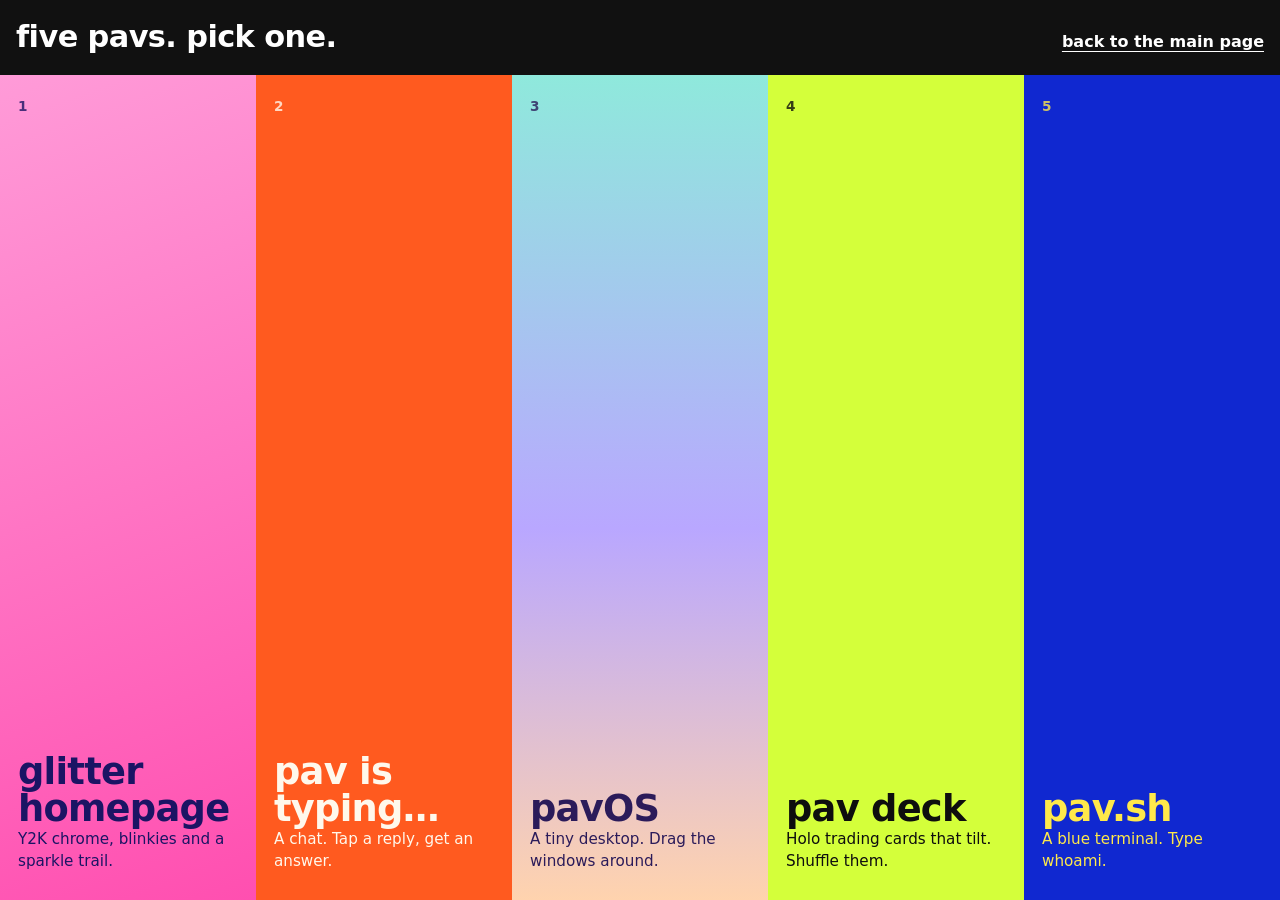
==== versions/index.html @ bb23bd58 "Add five alternative landing page versions under versions/ Five self-contained pages with different " ====
<!DOCTYPE html>
<html lang="en">
<head>
<meta charset="utf-8">
<meta name="viewport" content="width=device-width, initial-scale=1">
<title>five pavs ✦ pick one</title>
<meta name="description" content="Five different looks for the same page about Paweł Sysiak, pav for short.">
<meta name="theme-color" content="#111111">
<style>
* { box-sizing: border-box; }
body { margin: 0; min-height: 100vh; min-height: 100dvh; display: flex; flex-direction: column; background: #111; color: #fff; font: 500 1rem/1.4 system-ui, -apple-system, "Segoe UI", Helvetica, Arial, sans-serif; }
header { display: flex; flex-wrap: wrap; justify-content: space-between; align-items: baseline; gap: 6px 18px; padding: 16px; }
h1 { margin: 0; font-size: clamp(1.3rem, 4vw, 1.9rem); font-weight: 900; letter-spacing: -.02em; }
header a { color: #fff; font-weight: 700; text-underline-offset: 4px; }
header a:hover { color: #D4FF3A; }
a:focus-visible { outline: 3px solid #fff; outline-offset: -6px; }
.picks { flex: 1; display: flex; flex-direction: column; margin: 0; padding: 0; list-style: none; }
.picks li { flex: 1 1 0; display: flex; min-height: 118px; transition: flex-grow .35s cubic-bezier(.2, .8, .2, 1); }
.picks a { flex: 1; display: flex; flex-direction: column; justify-content: flex-end; gap: 2px; padding: 16px; text-decoration: none; color: var(--ink); background: var(--bg); overflow: hidden; }
.picks b { font-size: clamp(1.5rem, 5.4vw, 2.3rem); font-weight: 900; line-height: 1; letter-spacing: -.02em; }
.picks i { font-style: normal; font-weight: 800; font-size: .85rem; opacity: .8; margin-bottom: auto; }
.picks span { font-size: .95rem; max-width: 30ch; }
.v1 { --bg: linear-gradient(160deg, #FF9BD8, #FF4FB0); --ink: #1B1464; }
.v2 { --bg: #FF5A1F; --ink: #FFF8EC; }
.v3 { --bg: linear-gradient(180deg, #8FE9DC, #B9A7FF 55%, #FFD3AE); --ink: #2B1B5A; }
.v4 { --bg: #D4FF3A; --ink: #0E0E0E; }
.v5 { --bg: #1028D0; --ink: #FFE94A; }
@media (min-width: 800px) {
  .picks { flex-direction: row; }
  .picks a { padding: 22px 18px 28px; }
  .picks li:hover, .picks li:focus-within { flex-grow: 1.7; }
}
@media (prefers-reduced-motion: reduce) { .picks li { transition: none; } }
</style>
</head>
<body>
<header>
  <h1>five pavs. pick one.</h1>
  <a href="../index.html">back to the main page</a>
</header>
<ul class="picks">
  <li><a class="v1" href="1/index.html"><i>1</i><b>glitter homepage</b><span>Y2K chrome, blinkies and a sparkle trail.</span></a></li>
  <li><a class="v2" href="2/index.html"><i>2</i><b>pav is typing…</b><span>A chat. Tap a reply, get an answer.</span></a></li>
  <li><a class="v3" href="3/index.html"><i>3</i><b>pavOS</b><span>A tiny desktop. Drag the windows around.</span></a></li>
  <li><a class="v4" href="4/index.html"><i>4</i><b>pav deck</b><span>Holo trading cards that tilt. Shuffle them.</span></a></li>
  <li><a class="v5" href="5/index.html"><i>5</i><b>pav.sh</b><span>A blue terminal. Type whoami.</span></a></li>
</ul>
</body>
</html>
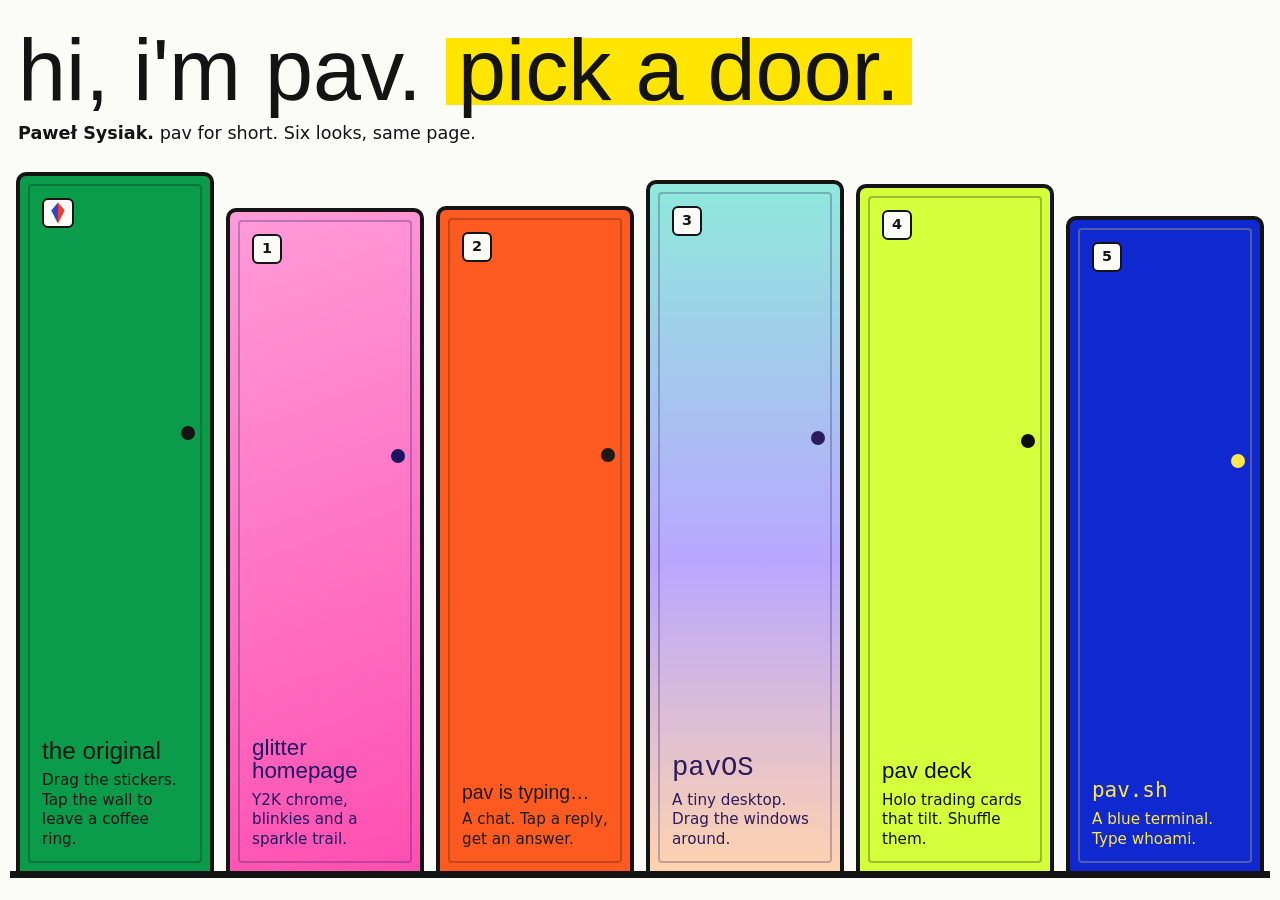
==== commit 05b93279: "Make the style picker the homepage entry door The root page is now six doors, one per style. The old" ====
--- a/versions/index.html
+++ b/versions/index.html
@@ -3,47 +3,11 @@
 <head>
 <meta charset="utf-8">
 <meta name="viewport" content="width=device-width, initial-scale=1">
-<title>five pavs ✦ pick one</title>
-<meta name="description" content="Five different looks for the same page about Paweł Sysiak, pav for short.">
-<meta name="theme-color" content="#111111">
-<style>
-* { box-sizing: border-box; }
-body { margin: 0; min-height: 100vh; min-height: 100dvh; display: flex; flex-direction: column; background: #111; color: #fff; font: 500 1rem/1.4 system-ui, -apple-system, "Segoe UI", Helvetica, Arial, sans-serif; }
-header { display: flex; flex-wrap: wrap; justify-content: space-between; align-items: baseline; gap: 6px 18px; padding: 16px; }
-h1 { margin: 0; font-size: clamp(1.3rem, 4vw, 1.9rem); font-weight: 900; letter-spacing: -.02em; }
-header a { color: #fff; font-weight: 700; text-underline-offset: 4px; }
-header a:hover { color: #D4FF3A; }
-a:focus-visible { outline: 3px solid #fff; outline-offset: -6px; }
-.picks { flex: 1; display: flex; flex-direction: column; margin: 0; padding: 0; list-style: none; }
-.picks li { flex: 1 1 0; display: flex; min-height: 118px; transition: flex-grow .35s cubic-bezier(.2, .8, .2, 1); }
-.picks a { flex: 1; display: flex; flex-direction: column; justify-content: flex-end; gap: 2px; padding: 16px; text-decoration: none; color: var(--ink); background: var(--bg); overflow: hidden; }
-.picks b { font-size: clamp(1.5rem, 5.4vw, 2.3rem); font-weight: 900; line-height: 1; letter-spacing: -.02em; }
-.picks i { font-style: normal; font-weight: 800; font-size: .85rem; opacity: .8; margin-bottom: auto; }
-.picks span { font-size: .95rem; max-width: 30ch; }
-.v1 { --bg: linear-gradient(160deg, #FF9BD8, #FF4FB0); --ink: #1B1464; }
-.v2 { --bg: #FF5A1F; --ink: #FFF8EC; }
-.v3 { --bg: linear-gradient(180deg, #8FE9DC, #B9A7FF 55%, #FFD3AE); --ink: #2B1B5A; }
-.v4 { --bg: #D4FF3A; --ink: #0E0E0E; }
-.v5 { --bg: #1028D0; --ink: #FFE94A; }
-@media (min-width: 800px) {
-  .picks { flex-direction: row; }
-  .picks a { padding: 22px 18px 28px; }
-  .picks li:hover, .picks li:focus-within { flex-grow: 1.7; }
-}
-@media (prefers-reduced-motion: reduce) { .picks li { transition: none; } }
-</style>
+<title>hi, i'm pav ✳ pick a door</title>
+<meta http-equiv="refresh" content="0; url=../index.html">
+<link rel="canonical" href="../index.html">
 </head>
 <body>
-<header>
-  <h1>five pavs. pick one.</h1>
-  <a href="../index.html">back to the main page</a>
-</header>
-<ul class="picks">
-  <li><a class="v1" href="1/index.html"><i>1</i><b>glitter homepage</b><span>Y2K chrome, blinkies and a sparkle trail.</span></a></li>
-  <li><a class="v2" href="2/index.html"><i>2</i><b>pav is typing…</b><span>A chat. Tap a reply, get an answer.</span></a></li>
-  <li><a class="v3" href="3/index.html"><i>3</i><b>pavOS</b><span>A tiny desktop. Drag the windows around.</span></a></li>
-  <li><a class="v4" href="4/index.html"><i>4</i><b>pav deck</b><span>Holo trading cards that tilt. Shuffle them.</span></a></li>
-  <li><a class="v5" href="5/index.html"><i>5</i><b>pav.sh</b><span>A blue terminal. Type whoami.</span></a></li>
-</ul>
+<p><a href="../index.html">The doors moved. Pick one here.</a></p>
 </body>
 </html>
